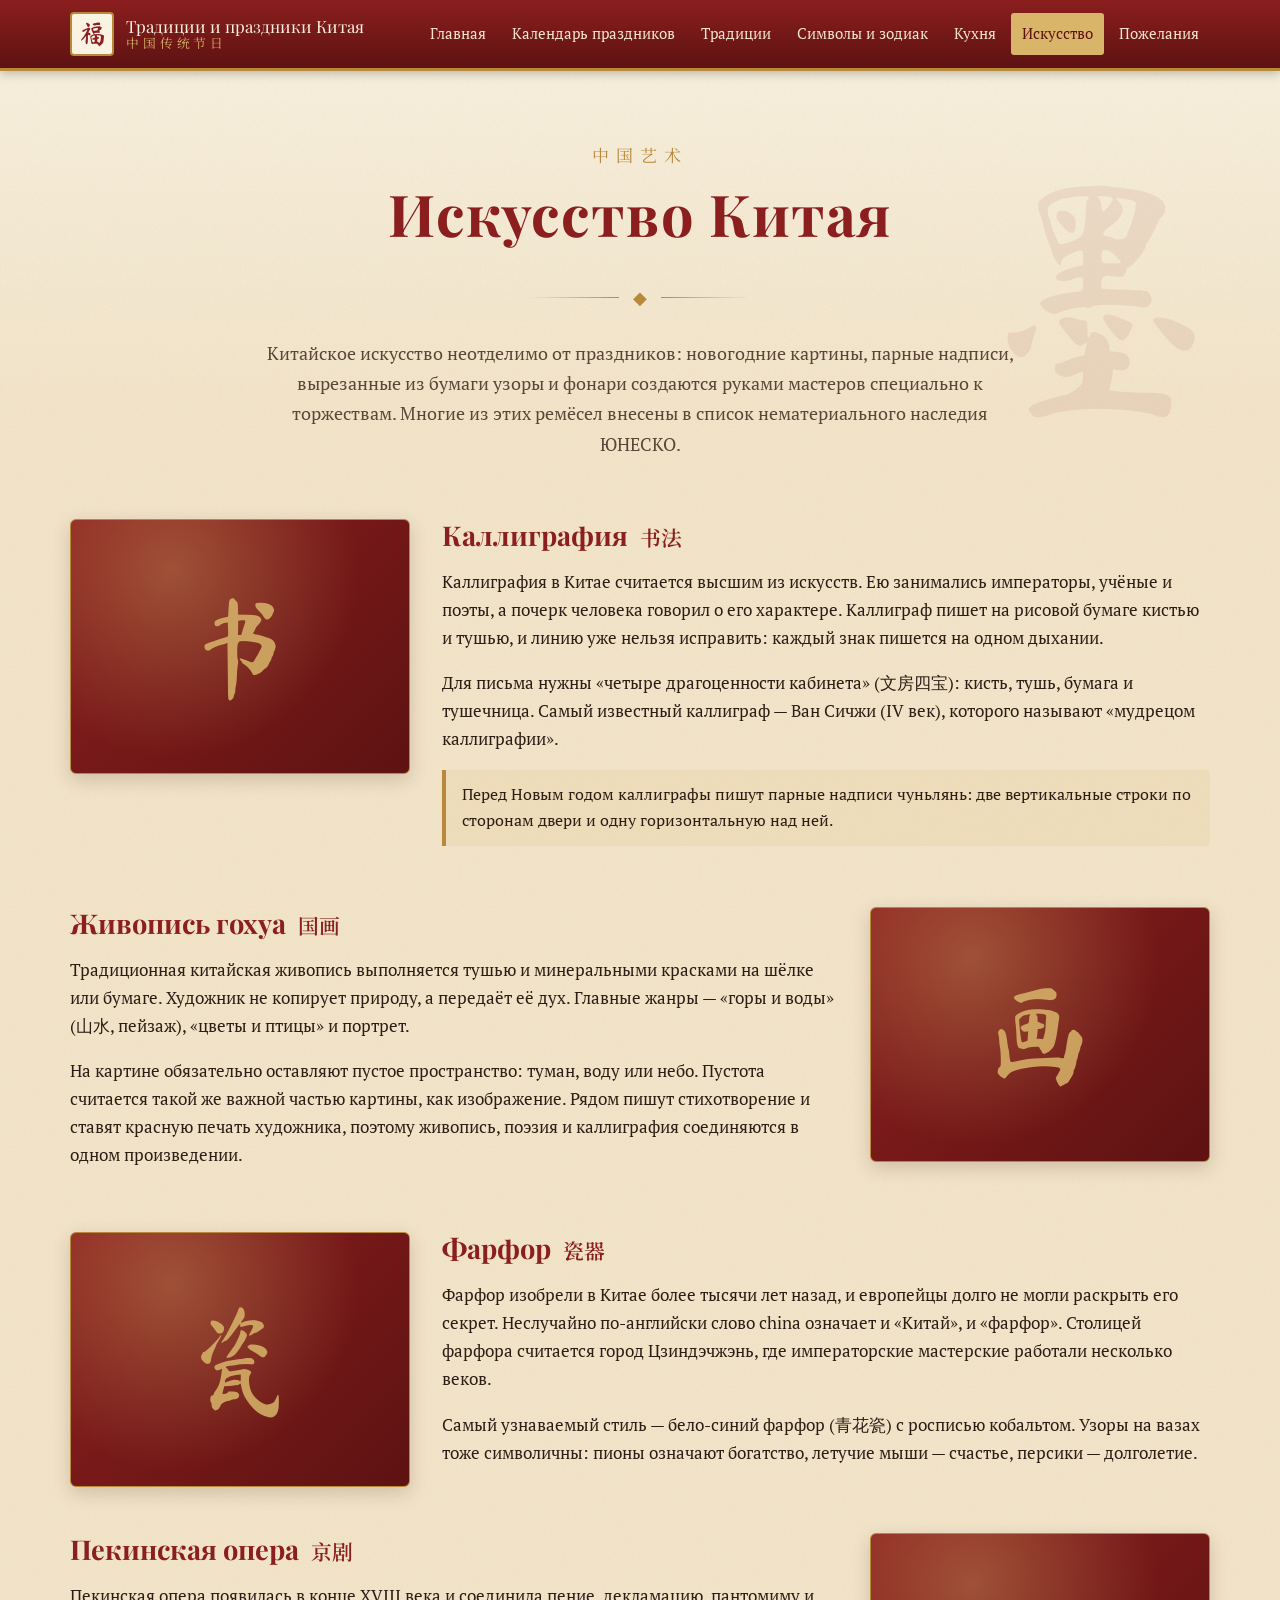
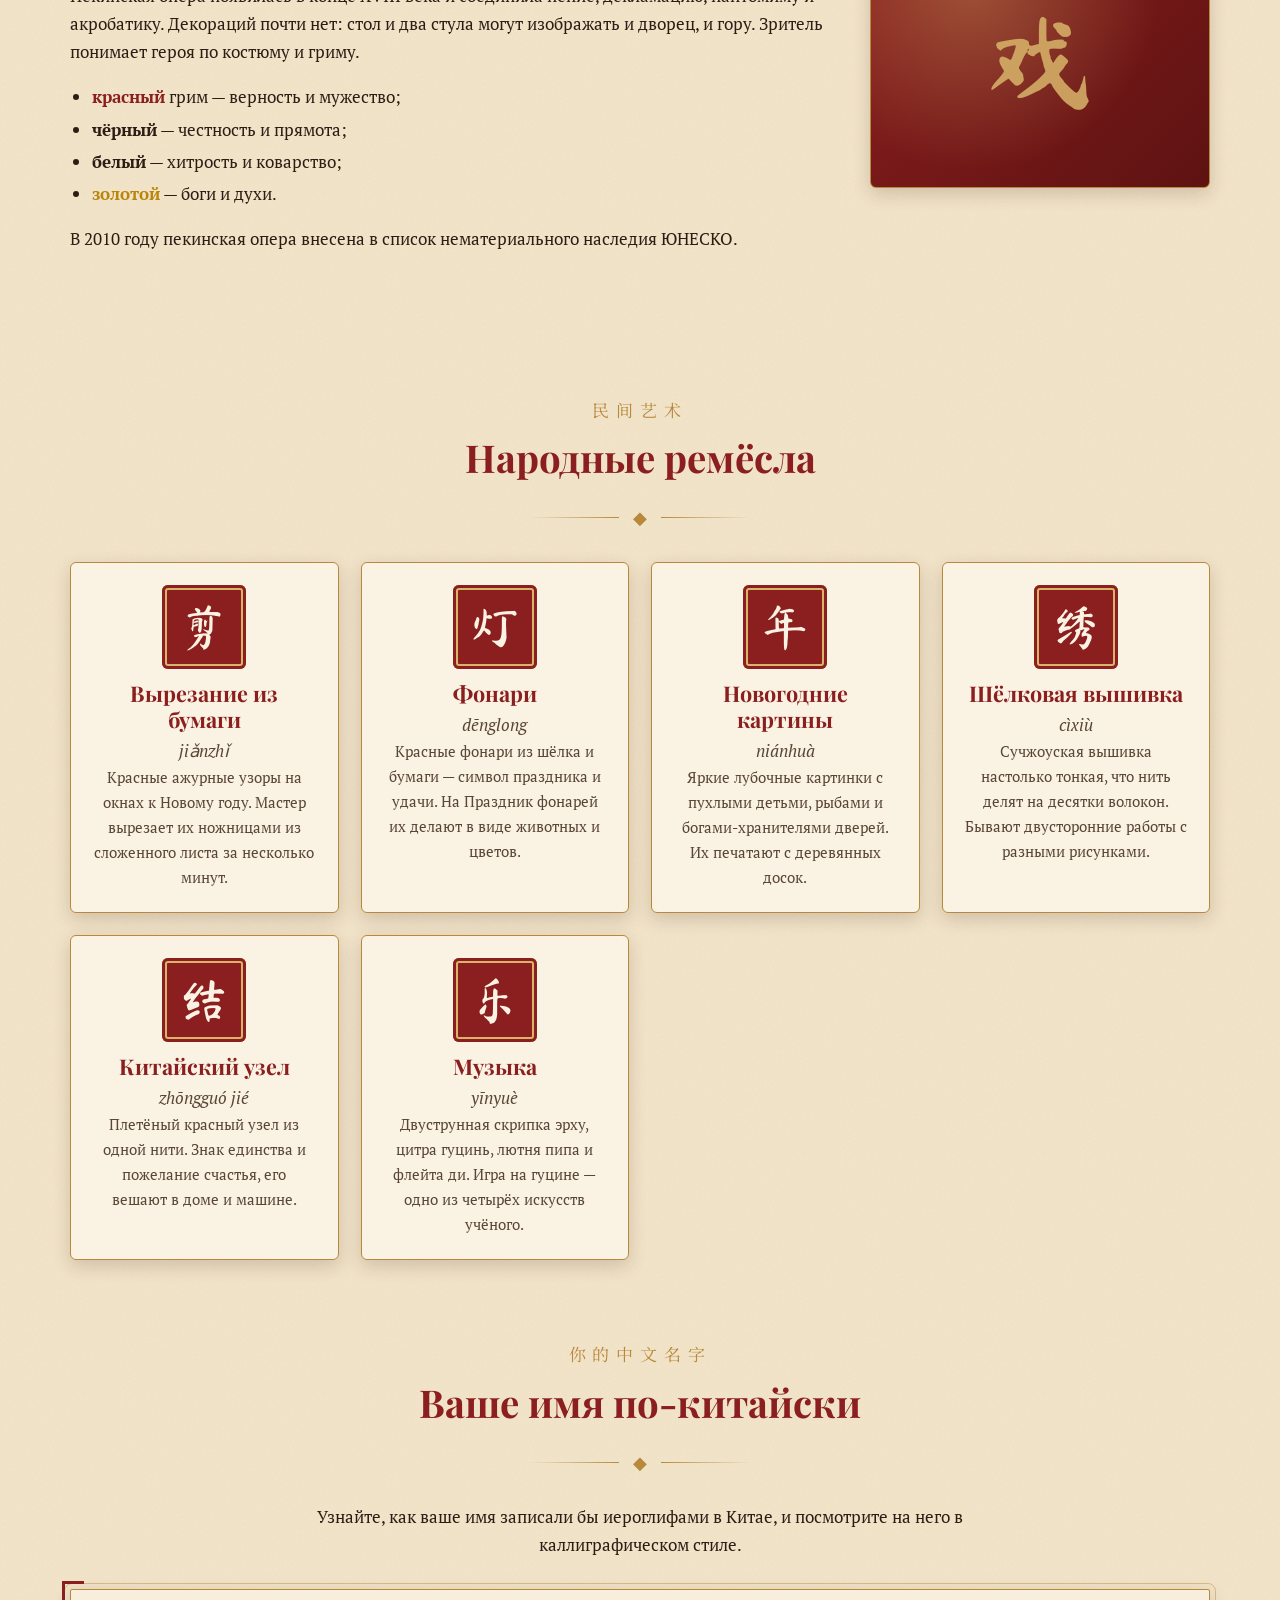
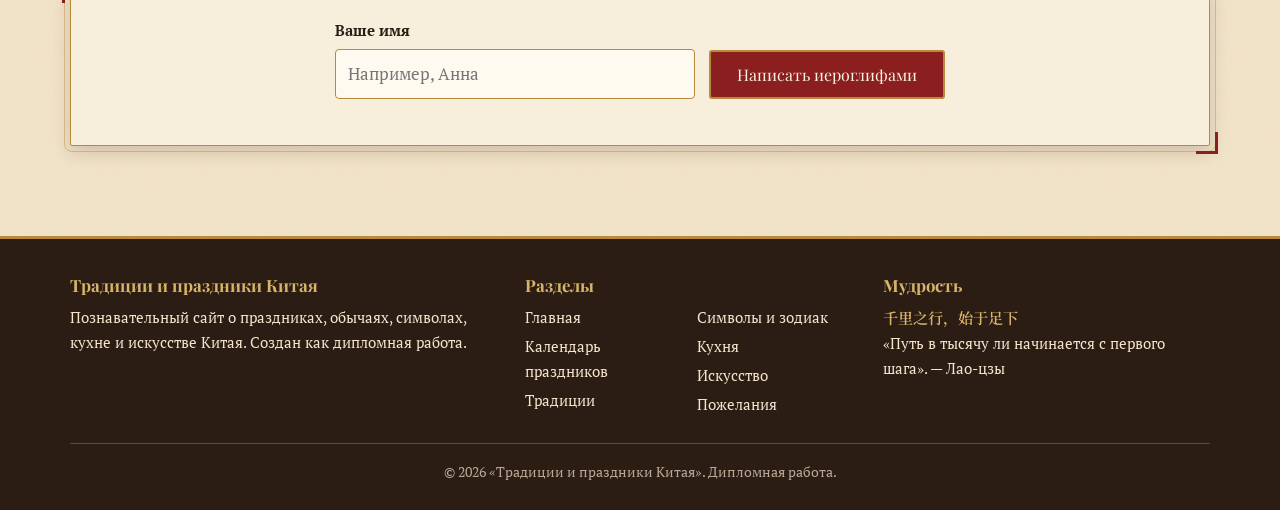
==== art.html @ 83b252d3 "Сайт «Традиции и праздники Китая»: 7 страниц, календарь, гороскоп, кухня, имя по-китайски, пожелания" ====
<!DOCTYPE html>
<html lang="ru">
<head>
  <meta charset="UTF-8">
  <meta name="viewport" content="width=device-width, initial-scale=1.0">
  <title>Искусство — Традиции и праздники Китая</title>
  <meta name="description" content="Каллиграфия, живопись, фарфор, опера и народные ремёсла Китая. Ваше имя по-китайски.">
  <link rel="icon" href="assets/favicon.svg" type="image/svg+xml">
  <link rel="preconnect" href="https://fonts.googleapis.com">
  <link rel="preconnect" href="https://fonts.gstatic.com" crossorigin>
  <link href="https://fonts.googleapis.com/css2?family=Ma+Shan+Zheng&family=Noto+Serif+SC:wght@400;600&family=PT+Serif:ital,wght@0,400;0,700;1,400&family=Playfair+Display:wght@500;700&display=swap" rel="stylesheet">
  <link rel="stylesheet" href="css/style.css">
</head>
<body>
  <header class="site-header">
    <div class="container">
      <a class="logo" href="index.html">
        <span class="logo-seal">福</span>
        <span class="logo-text">Традиции и праздники Китая<small>中国传统节日</small></span>
      </a>
      <button class="nav-toggle" aria-label="Открыть меню" aria-expanded="false">☰</button>
      <nav class="nav">
        <ul>
          <li><a href="index.html">Главная</a></li>
          <li><a href="holidays.html">Календарь праздников</a></li>
          <li><a href="traditions.html">Традиции</a></li>
          <li><a href="symbols.html">Символы и зодиак</a></li>
          <li><a href="cuisine.html">Кухня</a></li>
          <li><a href="art.html" class="active">Искусство</a></li>
          <li><a href="wishes.html">Пожелания</a></li>
        </ul>
      </nav>
    </div>
  </header>

  <main>
    <section class="page-hero">
      <span class="hero-glyph" aria-hidden="true">墨</span>
      <div class="container">
        <span class="eyebrow">中国艺术</span>
        <h1>Искусство Китая</h1>
        <div class="divider"><span>◆</span></div>
        <p class="lead">Китайское искусство неотделимо от праздников: новогодние картины, парные надписи, вырезанные из бумаги узоры и фонари создаются руками мастеров специально к торжествам. Многие из этих ремёсел внесены в список нематериального наследия ЮНЕСКО.</p>
      </div>
    </section>

    <section style="padding-top:0">
      <div class="container">
        <article class="article reveal">
          <div class="photo" data-img="assets/img/calligraphy.jpg" data-glyph="书"></div>
          <div>
            <h2>Каллиграфия <span class="cn">书法</span></h2>
            <p>Каллиграфия в Китае считается высшим из искусств. Ею занимались императоры, учёные и поэты, а почерк человека говорил о его характере. Каллиграф пишет на рисовой бумаге кистью и тушью, и линию уже нельзя исправить: каждый знак пишется на одном дыхании.</p>
            <p>Для письма нужны «четыре драгоценности кабинета» (文房四宝): кисть, тушь, бумага и тушечница. Самый известный каллиграф — Ван Сичжи (IV век), которого называют «мудрецом каллиграфии».</p>
            <p class="note">Перед Новым годом каллиграфы пишут парные надписи чуньлянь: две вертикальные строки по сторонам двери и одну горизонтальную над ней.</p>
          </div>
        </article>

        <article class="article reveal">
          <div class="photo" data-img="assets/img/painting.jpg" data-glyph="画"></div>
          <div>
            <h2>Живопись гохуа <span class="cn">国画</span></h2>
            <p>Традиционная китайская живопись выполняется тушью и минеральными красками на шёлке или бумаге. Художник не копирует природу, а передаёт её дух. Главные жанры — «горы и воды» (山水, пейзаж), «цветы и птицы» и портрет.</p>
            <p>На картине обязательно оставляют пустое пространство: туман, воду или небо. Пустота считается такой же важной частью картины, как изображение. Рядом пишут стихотворение и ставят красную печать художника, поэтому живопись, поэзия и каллиграфия соединяются в одном произведении.</p>
          </div>
        </article>

        <article class="article reveal">
          <div class="photo" data-img="assets/img/porcelain.jpg" data-glyph="瓷"></div>
          <div>
            <h2>Фарфор <span class="cn">瓷器</span></h2>
            <p>Фарфор изобрели в Китае более тысячи лет назад, и европейцы долго не могли раскрыть его секрет. Неслучайно по-английски слово china означает и «Китай», и «фарфор». Столицей фарфора считается город Цзиндэчжэнь, где императорские мастерские работали несколько веков.</p>
            <p>Самый узнаваемый стиль — бело-синий фарфор (青花瓷) с росписью кобальтом. Узоры на вазах тоже символичны: пионы означают богатство, летучие мыши — счастье, персики — долголетие.</p>
          </div>
        </article>

        <article class="article reveal">
          <div class="photo" data-img="assets/img/opera.jpg" data-glyph="戏"></div>
          <div>
            <h2>Пекинская опера <span class="cn">京剧</span></h2>
            <p>Пекинская опера появилась в конце XVIII века и соединила пение, декламацию, пантомиму и акробатику. Декораций почти нет: стол и два стула могут изображать и дворец, и гору. Зритель понимает героя по костюму и гриму.</p>
            <ul>
              <li><b style="color:var(--burgundy)">красный</b> грим — верность и мужество;</li>
              <li><b>чёрный</b> — честность и прямота;</li>
              <li><b>белый</b> — хитрость и коварство;</li>
              <li><b style="color:#b8860b">золотой</b> — боги и духи.</li>
            </ul>
            <p>В 2010 году пекинская опера внесена в список нематериального наследия ЮНЕСКО.</p>
          </div>
        </article>
      </div>
    </section>

    <section>
      <div class="container">
        <div class="section-title reveal">
          <span class="eyebrow">民间艺术</span>
          <h2>Народные ремёсла</h2>
          <div class="divider"><span>◆</span></div>
        </div>
        <div class="symbols">
          <div class="symbol reveal"><div class="seal">剪</div><h3>Вырезание из бумаги</h3><div class="pinyin">jiǎnzhǐ</div><p>Красные ажурные узоры на окнах к Новому году. Мастер вырезает их ножницами из сложенного листа за несколько минут.</p></div>
          <div class="symbol reveal"><div class="seal">灯</div><h3>Фонари</h3><div class="pinyin">dēnglong</div><p>Красные фонари из шёлка и бумаги — символ праздника и удачи. На Праздник фонарей их делают в виде животных и цветов.</p></div>
          <div class="symbol reveal"><div class="seal">年</div><h3>Новогодние картины</h3><div class="pinyin">niánhuà</div><p>Яркие лубочные картинки с пухлыми детьми, рыбами и богами-хранителями дверей. Их печатают с деревянных досок.</p></div>
          <div class="symbol reveal"><div class="seal">绣</div><h3>Шёлковая вышивка</h3><div class="pinyin">cìxiù</div><p>Сучжоуская вышивка настолько тонкая, что нить делят на десятки волокон. Бывают двусторонние работы с разными рисунками.</p></div>
          <div class="symbol reveal"><div class="seal">结</div><h3>Китайский узел</h3><div class="pinyin">zhōngguó jié</div><p>Плетёный красный узел из одной нити. Знак единства и пожелание счастья, его вешают в доме и машине.</p></div>
          <div class="symbol reveal"><div class="seal">乐</div><h3>Музыка</h3><div class="pinyin">yīnyuè</div><p>Двуструнная скрипка эрху, цитра гуцинь, лютня пипа и флейта ди. Игра на гуцине — одно из четырёх искусств учёного.</p></div>
        </div>
      </div>
    </section>

    <section id="name">
      <div class="container">
        <div class="section-title reveal">
          <span class="eyebrow">你的中文名字</span>
          <h2>Ваше имя по-китайски</h2>
          <div class="divider"><span>◆</span></div>
          <p class="lead" style="max-width:720px;margin:0 auto">Узнайте, как ваше имя записали бы иероглифами в Китае, и посмотрите на него в каллиграфическом стиле.</p>
        </div>
        <div class="frame reveal">
          <form id="nameForm" class="form-row" style="justify-content:center">
            <div class="field" style="max-width:360px">
              <label for="nameInput">Ваше имя</label>
              <input type="text" id="nameInput" placeholder="Например, Анна" maxlength="20" autocomplete="given-name" required>
            </div>
            <button class="btn" type="submit">Написать иероглифами</button>
          </form>
          <div class="result name-result" id="nameResult" aria-live="polite"></div>
        </div>
      </div>
    </section>
  </main>

  <footer class="site-footer">
    <div class="container">
      <div class="footer-grid">
        <div>
          <h4>Традиции и праздники Китая</h4>
          <p>Познавательный сайт о праздниках, обычаях, символах, кухне и искусстве Китая. Создан как дипломная работа.</p>
        </div>
        <div>
          <h4>Разделы</h4>
          <ul>
            <li><a href="index.html">Главная</a></li>
            <li><a href="holidays.html">Календарь праздников</a></li>
            <li><a href="traditions.html">Традиции</a></li>
            <li><a href="symbols.html">Символы и зодиак</a></li>
            <li><a href="cuisine.html">Кухня</a></li>
            <li><a href="art.html">Искусство</a></li>
            <li><a href="wishes.html">Пожелания</a></li>
          </ul>
        </div>
        <div>
          <h4>Мудрость</h4>
          <p><span class="cn">千里之行，始于足下</span><br>«Путь в тысячу ли начинается с первого шага». — Лао-цзы</p>
        </div>
      </div>
      <div class="copyright">© <span id="year">2026</span> «Традиции и праздники Китая». Дипломная работа.</div>
    </div>
  </footer>

  <button class="to-top" aria-label="Наверх" title="Наверх">上</button>

  <script src="js/holidays-data.js"></script>
  <script src="js/main.js"></script>
  <script src="js/name.js"></script>
  <script>document.getElementById("year").textContent = new Date().getFullYear();</script>
</body>
</html>
---- css/style.css ----
/* =========================================================
   «Традиции и праздники Китая» — общий стиль сайта
   Палитра: пергамент, бордовый, золото, тушь
   ========================================================= */

:root {
  --parchment: #f3e6cc;
  --parchment-light: #faf3e3;
  --parchment-dark: #e6d3ae;
  --burgundy: #8b1e1e;
  --burgundy-dark: #5e1212;
  --gold: #b8893b;
  --gold-light: #d9b56a;
  --ink: #2b1d14;
  --ink-soft: #5a4636;
  --jade: #3f6b5a;

  --font-head: "Playfair Display", "PT Serif", Georgia, serif;
  --font-body: "PT Serif", Georgia, serif;
  --font-brush: "Ma Shan Zheng", "Noto Serif SC", serif;
  --font-cn: "Noto Serif SC", "Songti SC", serif;

  --radius: 6px;
  --shadow: 0 6px 18px rgba(60, 30, 10, 0.18);
  --container: 1180px;
}

*,
*::before,
*::after { box-sizing: border-box; }

html { scroll-behavior: smooth; }

body {
  margin: 0;
  font-family: var(--font-body);
  font-size: 17px;
  line-height: 1.65;
  color: var(--ink);
  background-color: var(--parchment);
  /* бумажная фактура */
  background-image:
    url("data:image/svg+xml,%3Csvg xmlns='http://www.w3.org/2000/svg' width='240' height='240'%3E%3Cfilter id='n'%3E%3CfeTurbulence type='fractalNoise' baseFrequency='0.8' numOctaves='3' stitchTiles='stitch'/%3E%3CfeColorMatrix values='0 0 0 0 0.45 0 0 0 0 0.3 0 0 0 0 0.15 0 0 0 0.09 0'/%3E%3C/filter%3E%3Crect width='100%25' height='100%25' filter='url(%23n)'/%3E%3C/svg%3E"),
    linear-gradient(180deg, var(--parchment-light) 0%, var(--parchment) 400px);
  background-repeat: repeat, no-repeat;
}

img { max-width: 100%; display: block; }
a { color: var(--burgundy); }
a:hover { color: var(--burgundy-dark); }

h1, h2, h3, h4 {
  font-family: var(--font-head);
  color: var(--burgundy);
  line-height: 1.2;
  margin: 0 0 0.6em;
}
h1 { font-size: clamp(2.2rem, 5vw, 3.6rem); letter-spacing: 0.02em; }
h2 { font-size: clamp(1.7rem, 3.5vw, 2.4rem); }
h3 { font-size: 1.35rem; }
p { margin: 0 0 1em; }

.cn {
  font-family: var(--font-cn);
  color: var(--burgundy);
  font-weight: 600;
}
.brush { font-family: var(--font-brush); font-weight: 400; }
.pinyin { font-style: italic; color: var(--ink-soft); }

.container {
  width: 100%;
  max-width: var(--container);
  margin: 0 auto;
  padding: 0 20px;
}

/* ---------- Шапка и меню ---------- */
.site-header {
  position: sticky;
  top: 0;
  z-index: 50;
  background: linear-gradient(180deg, var(--burgundy) 0%, var(--burgundy-dark) 100%);
  border-bottom: 3px solid var(--gold);
  box-shadow: 0 2px 10px rgba(0, 0, 0, 0.25);
}
.site-header .container {
  display: flex;
  align-items: center;
  justify-content: space-between;
  gap: 16px;
  min-height: 68px;
}
.logo {
  display: flex;
  align-items: center;
  gap: 12px;
  text-decoration: none;
  color: var(--parchment-light);
}
.logo-seal {
  width: 44px;
  height: 44px;
  display: grid;
  place-items: center;
  background: var(--parchment-light);
  color: var(--burgundy);
  border: 2px solid var(--gold);
  border-radius: 4px;
  font-family: var(--font-brush);
  font-size: 1.7rem;
  line-height: 1;
}
.logo-text {
  font-family: var(--font-head);
  font-size: 1.05rem;
  line-height: 1.15;
  color: var(--parchment-light);
}
.logo-text small {
  display: block;
  font-family: var(--font-cn);
  color: var(--gold-light);
  font-size: 0.8rem;
  letter-spacing: 0.3em;
}
.logo:hover { color: var(--parchment-light); }

.nav ul {
  display: flex;
  gap: 4px;
  list-style: none;
  margin: 0;
  padding: 0;
}
.nav a {
  display: block;
  padding: 8px 11px;
  color: var(--parchment);
  text-decoration: none;
  font-size: 0.95rem;
  border-radius: 3px;
  transition: background 0.2s, color 0.2s;
}
.nav a:hover { background: rgba(255, 255, 255, 0.1); color: #fff; }
.nav a.active {
  color: var(--burgundy-dark);
  background: var(--gold-light);
}
.nav-toggle {
  display: none;
  background: none;
  border: 2px solid var(--gold);
  color: var(--parchment);
  width: 44px;
  height: 40px;
  border-radius: 4px;
  font-size: 1.3rem;
  cursor: pointer;
}

/* ---------- Заголовок страницы ---------- */
.page-hero {
  position: relative;
  padding: 70px 0 60px;
  text-align: center;
  overflow: hidden;
}
.page-hero .hero-glyph {
  position: absolute;
  right: 4%;
  top: 50%;
  transform: translateY(-50%);
  font-family: var(--font-brush);
  font-size: clamp(8rem, 22vw, 16rem);
  color: var(--burgundy);
  opacity: 0.08;
  line-height: 1;
  pointer-events: none;
}
.page-hero p.lead {
  max-width: 760px;
  margin: 0 auto;
  font-size: 1.15rem;
  color: var(--ink-soft);
}
.eyebrow {
  display: inline-block;
  font-family: var(--font-cn);
  letter-spacing: 0.4em;
  color: var(--gold);
  margin-bottom: 10px;
}

/* Орнамент-разделитель */
.divider {
  display: flex;
  align-items: center;
  justify-content: center;
  gap: 14px;
  margin: 18px auto 26px;
  color: var(--gold);
}
.divider::before,
.divider::after {
  content: "";
  width: 90px;
  height: 1px;
  background: linear-gradient(90deg, transparent, var(--gold));
}
.divider::after { transform: scaleX(-1); }
.divider span { font-size: 1.1rem; }

/* ---------- Рамка «как на свитке» ---------- */
.frame {
  position: relative;
  background: rgba(250, 243, 227, 0.75);
  border: 1px solid var(--gold);
  outline: 1px solid rgba(184, 137, 59, 0.45);
  outline-offset: 5px;
  border-radius: 2px;
  padding: 28px;
  box-shadow: var(--shadow);
}
.frame::before,
.frame::after {
  content: "";
  position: absolute;
  width: 22px;
  height: 22px;
  border: 3px solid var(--burgundy);
}
.frame::before { top: -9px; left: -9px; border-right: 0; border-bottom: 0; }
.frame::after { bottom: -9px; right: -9px; border-left: 0; border-top: 0; }

section { padding: 40px 0; }
.section-title { text-align: center; margin-bottom: 30px; }

/* ---------- Изображения с запасным вариантом ---------- */
.photo {
  position: relative;
  background:
    radial-gradient(circle at 30% 20%, rgba(217, 181, 106, 0.35), transparent 60%),
    linear-gradient(135deg, var(--burgundy) 0%, var(--burgundy-dark) 100%);
  background-size: cover;
  background-position: center;
  overflow: hidden;
}
.photo::after {
  content: attr(data-glyph);
  position: absolute;
  inset: 0;
  display: grid;
  place-items: center;
  font-family: var(--font-brush);
  font-size: clamp(4rem, 9vw, 7rem);
  color: var(--gold-light);
  opacity: 0.85;
}
.photo.has-img::after { content: none; }

/* ---------- Главная: hero ---------- */
.hero {
  position: relative;
  min-height: 78vh;
  display: grid;
  place-items: center;
  text-align: center;
  color: var(--parchment-light);
  overflow: hidden;
}
.hero .photo {
  position: absolute;
  inset: 0;
}
.hero .photo::after { font-size: clamp(10rem, 30vw, 22rem); opacity: 0.15; }
.hero::before {
  content: "";
  position: absolute;
  inset: 0;
  z-index: 1;
  background: linear-gradient(180deg, rgba(43, 29, 20, 0.35) 0%, rgba(43, 29, 20, 0.75) 100%);
}
.hero-content {
  position: relative;
  z-index: 2;
  padding: 60px 20px;
  max-width: 900px;
}
.hero h1 {
  color: var(--parchment-light);
  text-shadow: 0 3px 12px rgba(0, 0, 0, 0.5);
  margin-bottom: 0.2em;
}
.hero .hero-cn {
  font-family: var(--font-brush);
  font-size: clamp(2rem, 5vw, 3.4rem);
  color: var(--gold-light);
  letter-spacing: 0.2em;
}
.hero p { font-size: 1.2rem; max-width: 680px; margin: 10px auto 26px; }

.btn {
  display: inline-block;
  padding: 12px 26px;
  font-family: var(--font-head);
  font-size: 1rem;
  color: var(--parchment-light);
  background: var(--burgundy);
  border: 2px solid var(--gold);
  border-radius: 3px;
  text-decoration: none;
  cursor: pointer;
  transition: background 0.2s, transform 0.2s;
}
.btn:hover { background: var(--burgundy-dark); color: #fff; transform: translateY(-2px); }
.btn-outline {
  background: transparent;
  color: var(--burgundy);
}
.btn-outline:hover { background: var(--burgundy); }
.hero .btn-outline { color: var(--parchment-light); }

/* ---------- Обратный отсчёт ---------- */
.countdown {
  display: flex;
  flex-wrap: wrap;
  gap: 24px;
  align-items: center;
  justify-content: space-between;
}
.countdown-info h3 { margin-bottom: 4px; }
.countdown-info .cn { font-size: 1.4rem; }
.countdown-timer {
  display: flex;
  gap: 12px;
}
.cd-unit {
  min-width: 82px;
  padding: 10px 8px;
  text-align: center;
  background: var(--burgundy);
  color: var(--parchment-light);
  border: 2px solid var(--gold);
  border-radius: 4px;
}
.cd-unit b {
  display: block;
  font-family: var(--font-head);
  font-size: 2rem;
  line-height: 1.1;
}
.cd-unit span { font-size: 0.8rem; letter-spacing: 0.05em; }

/* ---------- Карточки разделов ---------- */
.cards {
  display: grid;
  grid-template-columns: repeat(auto-fill, minmax(260px, 1fr));
  gap: 26px;
}
.card {
  display: flex;
  flex-direction: column;
  background: var(--parchment-light);
  border: 1px solid var(--gold);
  border-radius: var(--radius);
  overflow: hidden;
  box-shadow: var(--shadow);
  text-decoration: none;
  color: var(--ink);
  transition: transform 0.25s, box-shadow 0.25s;
}
a.card:hover { transform: translateY(-5px); box-shadow: 0 12px 26px rgba(60, 30, 10, 0.25); color: var(--ink); }
.card .photo { aspect-ratio: 16 / 10; }
.card-body { padding: 18px 20px 22px; flex: 1; }
.card-title {
  display: flex;
  align-items: center;
  gap: 10px;
  margin-bottom: 8px;
}
.card-title h3 { margin: 0; font-size: 1.2rem; }
.num {
  flex: none;
  width: 32px;
  height: 32px;
  display: grid;
  place-items: center;
  border-radius: 50%;
  background: var(--burgundy);
  color: var(--parchment-light);
  border: 2px solid var(--gold);
  font-family: var(--font-head);
  font-weight: 700;
  font-size: 0.95rem;
}
.card p { margin: 0; color: var(--ink-soft); font-size: 0.97rem; }

/* ---------- Цитата ---------- */
.quote {
  text-align: center;
  max-width: 820px;
  margin: 0 auto;
}
.quote .cn-quote {
  font-family: var(--font-brush);
  font-size: clamp(1.8rem, 4vw, 2.6rem);
  color: var(--burgundy);
  margin-bottom: 6px;
}
.quote blockquote {
  margin: 10px 0;
  font-family: var(--font-head);
  font-style: italic;
  font-size: 1.35rem;
}
.quote cite { color: var(--ink-soft); font-style: normal; }

/* ---------- Факты ---------- */
.facts {
  display: grid;
  grid-template-columns: repeat(auto-fit, minmax(200px, 1fr));
  gap: 20px;
  text-align: center;
}
.fact b {
  display: block;
  font-family: var(--font-head);
  font-size: 2.3rem;
  color: var(--burgundy);
}
.fact span { color: var(--ink-soft); }

/* ---------- Статьи (традиции, искусство) ---------- */
.article {
  display: grid;
  grid-template-columns: 340px 1fr;
  gap: 32px;
  align-items: start;
  margin-bottom: 46px;
}
.article:nth-of-type(even) { grid-template-columns: 1fr 340px; }
.article:nth-of-type(even) .photo { order: 2; }
.article .photo {
  aspect-ratio: 4 / 3;
  border: 1px solid var(--gold);
  border-radius: var(--radius);
  box-shadow: var(--shadow);
}
.article h2 { font-size: 1.7rem; display: flex; align-items: baseline; gap: 12px; flex-wrap: wrap; }
.article h2 .cn { font-size: 1.3rem; }
.article ul { padding-left: 22px; margin: 0 0 1em; }
.article li { margin-bottom: 4px; }

.note {
  border-left: 4px solid var(--gold);
  background: rgba(217, 181, 106, 0.15);
  padding: 12px 16px;
  border-radius: 0 4px 4px 0;
  font-size: 0.97rem;
}

/* ---------- Аккордеон ---------- */
.accordion details {
  background: var(--parchment-light);
  border: 1px solid var(--gold);
  border-radius: var(--radius);
  margin-bottom: 12px;
  box-shadow: 0 3px 8px rgba(60, 30, 10, 0.08);
}
.accordion summary {
  cursor: pointer;
  list-style: none;
  padding: 16px 20px;
  font-family: var(--font-head);
  font-size: 1.15rem;
  color: var(--burgundy);
  display: flex;
  justify-content: space-between;
  align-items: center;
  gap: 12px;
}
.accordion summary::-webkit-details-marker { display: none; }
.accordion summary::after {
  content: "+";
  font-size: 1.5rem;
  color: var(--gold);
  transition: transform 0.2s;
}
.accordion details[open] summary::after { transform: rotate(45deg); }
.accordion .acc-body { padding: 0 20px 18px; }

/* ---------- Сетка символов ---------- */
.symbols {
  display: grid;
  grid-template-columns: repeat(auto-fill, minmax(250px, 1fr));
  gap: 22px;
}
.symbol {
  background: var(--parchment-light);
  border: 1px solid var(--gold);
  border-radius: var(--radius);
  padding: 22px;
  text-align: center;
  box-shadow: var(--shadow);
}
.seal {
  width: 84px;
  height: 84px;
  margin: 0 auto 12px;
  display: grid;
  place-items: center;
  background: var(--burgundy);
  color: var(--parchment-light);
  border-radius: 6px;
  font-family: var(--font-brush);
  font-size: 3rem;
  line-height: 1;
  box-shadow: inset 0 0 0 3px var(--burgundy), inset 0 0 0 5px var(--gold-light);
}
.symbol h3 { margin-bottom: 4px; }
.symbol p { font-size: 0.95rem; color: var(--ink-soft); margin: 0; }

/* ---------- Формы ---------- */
.form-row {
  display: flex;
  flex-wrap: wrap;
  gap: 14px;
  align-items: flex-end;
  margin-bottom: 18px;
}
.field { display: flex; flex-direction: column; gap: 6px; flex: 1 1 200px; }
.field label { font-weight: 700; font-size: 0.95rem; }
input[type="text"],
input[type="date"],
select {
  font: inherit;
  padding: 10px 12px;
  color: var(--ink);
  background: #fffaf0;
  border: 1px solid var(--gold);
  border-radius: 4px;
}
input:focus,
select:focus,
button:focus-visible,
a:focus-visible {
  outline: 2px solid var(--burgundy);
  outline-offset: 2px;
}

.result {
  margin-top: 10px;
  display: none;
}
.result.show { display: block; animation: fadeUp 0.5s ease; }

/* Зодиак */
.zodiac-result {
  display: grid;
  grid-template-columns: 160px 1fr;
  gap: 24px;
  align-items: center;
}
.zodiac-result .seal { width: 150px; height: 150px; font-size: 5.5rem; margin: 0; }
.tags { display: flex; flex-wrap: wrap; gap: 8px; margin: 8px 0 12px; }
.tag {
  padding: 3px 12px;
  border: 1px solid var(--gold);
  border-radius: 20px;
  font-size: 0.88rem;
  background: rgba(217, 181, 106, 0.18);
}
.zodiac-ring {
  display: grid;
  grid-template-columns: repeat(6, 1fr);
  gap: 10px;
  margin-top: 26px;
}
.zodiac-ring div {
  text-align: center;
  padding: 10px 4px;
  border: 1px solid rgba(184, 137, 59, 0.6);
  border-radius: 4px;
  background: var(--parchment-light);
  font-size: 0.85rem;
  transition: background 0.2s, color 0.2s;
}
.zodiac-ring div b {
  display: block;
  font-family: var(--font-brush);
  font-size: 1.8rem;
  font-weight: 400;
  color: var(--burgundy);
  line-height: 1.2;
}
.zodiac-ring div.current { background: var(--burgundy); color: var(--parchment-light); }
.zodiac-ring div.current b { color: var(--gold-light); }

/* ---------- Календарь праздников ---------- */
.toolbar {
  display: flex;
  flex-wrap: wrap;
  gap: 10px;
  justify-content: center;
  margin-bottom: 24px;
}
.chip {
  font: inherit;
  font-size: 0.95rem;
  padding: 7px 16px;
  background: var(--parchment-light);
  color: var(--burgundy);
  border: 1px solid var(--gold);
  border-radius: 20px;
  cursor: pointer;
  transition: background 0.2s, color 0.2s;
}
.chip:hover { background: rgba(217, 181, 106, 0.3); }
.chip.active { background: var(--burgundy); color: var(--parchment-light); }

.calendar {
  display: grid;
  grid-template-columns: repeat(4, 1fr);
  gap: 14px;
}
.month {
  min-height: 130px;
  padding: 12px;
  background: var(--parchment-light);
  border: 1px solid rgba(184, 137, 59, 0.6);
  border-radius: var(--radius);
}
.month h4 {
  font-size: 1rem;
  margin-bottom: 8px;
  display: flex;
  justify-content: space-between;
  color: var(--ink);
}
.month h4 small { font-family: var(--font-cn); color: var(--gold); font-weight: 400; }
.month.season-winter { border-top: 4px solid #6c7a89; }
.month.season-spring { border-top: 4px solid var(--jade); }
.month.season-summer { border-top: 4px solid #c0712b; }
.month.season-autumn { border-top: 4px solid var(--burgundy); }
.hol-btn {
  display: flex;
  width: 100%;
  align-items: center;
  gap: 8px;
  margin-bottom: 6px;
  padding: 6px 8px;
  font: inherit;
  font-size: 0.88rem;
  text-align: left;
  color: var(--parchment-light);
  background: var(--burgundy);
  border: 1px solid var(--gold);
  border-radius: 4px;
  cursor: pointer;
  transition: transform 0.15s, background 0.2s;
}
.hol-btn:hover { background: var(--burgundy-dark); transform: translateX(3px); }
.hol-btn b { font-family: var(--font-head); }
.hol-btn .d { margin-left: auto; color: var(--gold-light); white-space: nowrap; }
.hol-btn.dim { opacity: 0.25; }
.month .empty { font-size: 0.85rem; color: rgba(90, 70, 54, 0.6); font-style: italic; }

.holiday-detail {
  margin-top: 34px;
  display: none;
}
.holiday-detail.show { display: block; animation: fadeUp 0.5s ease; }
.hd-head {
  display: flex;
  gap: 22px;
  align-items: center;
  flex-wrap: wrap;
  margin-bottom: 16px;
}
.hd-head .seal { margin: 0; width: 110px; height: 110px; font-size: 3.6rem; }
.hd-head h2 { margin: 0 0 4px; }
.hd-grid {
  display: grid;
  grid-template-columns: repeat(3, 1fr);
  gap: 20px;
  margin-top: 16px;
}
.hd-grid h4 { font-size: 1.05rem; margin-bottom: 6px; }
.hd-grid ul { padding-left: 20px; margin: 0; font-size: 0.97rem; }
.mini-countdown {
  display: inline-block;
  margin-top: 6px;
  padding: 4px 12px;
  background: var(--gold-light);
  color: var(--burgundy-dark);
  border-radius: 20px;
  font-size: 0.92rem;
  font-weight: 700;
}

/* ---------- Кухня ---------- */
.dish .card-body h3 { margin-bottom: 4px; }
.dish .meta {
  display: flex;
  flex-wrap: wrap;
  gap: 10px;
  margin: 8px 0 14px;
  font-size: 0.87rem;
  color: var(--ink-soft);
}
.dish .btn { padding: 8px 18px; font-size: 0.92rem; }
.modal {
  position: fixed;
  inset: 0;
  z-index: 100;
  display: none;
  align-items: center;
  justify-content: center;
  padding: 20px;
  background: rgba(30, 18, 10, 0.65);
}
.modal.show { display: flex; }
.modal-box {
  position: relative;
  width: 100%;
  max-width: 760px;
  max-height: 88vh;
  overflow-y: auto;
  animation: fadeUp 0.35s ease;
}
.modal-close {
  position: absolute;
  top: 10px;
  right: 12px;
  width: 38px;
  height: 38px;
  font-size: 1.5rem;
  line-height: 1;
  color: var(--burgundy);
  background: none;
  border: 1px solid var(--gold);
  border-radius: 50%;
  cursor: pointer;
}
.recipe-cols {
  display: grid;
  grid-template-columns: 1fr 1.4fr;
  gap: 26px;
}
.recipe-cols ol { padding-left: 22px; }
.recipe-cols li { margin-bottom: 6px; }

/* ---------- Имя по-китайски ---------- */
.name-result {
  text-align: center;
}
.name-scroll {
  display: inline-flex;
  flex-direction: column;
  align-items: center;
  gap: 4px;
  padding: 30px 26px;
  background: #fffaf0;
  border: 1px solid var(--gold);
  border-top: 14px solid var(--burgundy);
  border-bottom: 14px solid var(--burgundy);
  box-shadow: var(--shadow);
  min-width: 140px;
}
.name-scroll .ch {
  font-family: var(--font-brush);
  font-size: 4rem;
  line-height: 1.1;
  color: var(--ink);
}
.name-scroll .ch small {
  display: block;
  font-family: var(--font-body);
  font-size: 0.85rem;
  color: var(--ink-soft);
  font-style: italic;
}
.name-scroll .stamp {
  margin-top: 10px;
  padding: 4px 6px;
  font-family: var(--font-brush);
  font-size: 1.2rem;
  color: var(--parchment-light);
  background: var(--burgundy);
  border-radius: 3px;
}

/* ---------- Пожелания ---------- */
.wish-card {
  position: relative;
  max-width: 640px;
  margin: 0 auto;
  padding: 44px 34px 36px;
  text-align: center;
  color: var(--parchment-light);
  background:
    radial-gradient(circle at 50% 0%, rgba(217, 181, 106, 0.35), transparent 60%),
    linear-gradient(160deg, var(--burgundy) 0%, var(--burgundy-dark) 100%);
  border: 2px solid var(--gold);
  outline: 1px solid var(--gold);
  outline-offset: -10px;
  border-radius: 4px;
  box-shadow: var(--shadow);
}
.wish-card .w-cn {
  font-family: var(--font-brush);
  font-size: clamp(2.4rem, 6vw, 3.6rem);
  line-height: 1.25;
  color: var(--gold-light);
}
.wish-card .w-py { font-style: italic; color: #f1dfb8; margin: 6px 0 14px; }
.wish-card .w-ru { font-family: var(--font-head); font-size: 1.25rem; }
.wish-card .w-text { margin-top: 14px; font-size: 1.02rem; color: #f6ead3; }
.wish-actions { display: flex; flex-wrap: wrap; gap: 12px; justify-content: center; margin-top: 20px; }
.toast {
  position: fixed;
  left: 50%;
  bottom: 30px;
  z-index: 120;
  transform: translateX(-50%) translateY(20px);
  padding: 10px 20px;
  background: var(--ink);
  color: var(--parchment-light);
  border-radius: 4px;
  opacity: 0;
  pointer-events: none;
  transition: opacity 0.3s, transform 0.3s;
}
.toast.show { opacity: 1; transform: translateX(-50%) translateY(0); }

/* ---------- Подвал ---------- */
.site-footer {
  margin-top: 50px;
  padding: 36px 0 26px;
  color: var(--parchment);
  background: var(--ink);
  border-top: 3px solid var(--gold);
  font-size: 0.95rem;
}
.footer-grid {
  display: grid;
  grid-template-columns: 1.3fr 1fr 1fr;
  gap: 30px;
}
.site-footer .cn { color: var(--gold-light); }
.site-footer h4 { color: var(--gold-light); font-size: 1.05rem; }
.site-footer a { color: var(--parchment); text-decoration: none; }
.site-footer a:hover { color: var(--gold-light); }
.site-footer ul { list-style: none; padding: 0; margin: 0; columns: 2; }
.site-footer li { margin-bottom: 4px; }
.copyright {
  margin-top: 24px;
  padding-top: 16px;
  border-top: 1px solid rgba(217, 181, 106, 0.3);
  text-align: center;
  color: rgba(243, 230, 204, 0.7);
  font-size: 0.88rem;
}

/* ---------- Кнопка «Наверх» ---------- */
.to-top {
  position: fixed;
  right: 22px;
  bottom: 22px;
  z-index: 60;
  width: 52px;
  height: 52px;
  display: grid;
  place-items: center;
  font-family: var(--font-brush);
  font-size: 1.6rem;
  color: var(--parchment-light);
  background: var(--burgundy);
  border: 2px solid var(--gold);
  border-radius: 50%;
  box-shadow: var(--shadow);
  cursor: pointer;
  opacity: 0;
  visibility: hidden;
  transform: translateY(16px);
  transition: opacity 0.3s, transform 0.3s, visibility 0.3s;
}
.to-top.show { opacity: 1; visibility: visible; transform: translateY(0); }
.to-top:hover { background: var(--burgundy-dark); }

/* ---------- Анимация появления ---------- */
.reveal {
  opacity: 0;
  transform: translateY(30px);
  transition: opacity 0.8s ease, transform 0.8s ease;
}
.reveal.visible { opacity: 1; transform: none; }

@keyframes fadeUp {
  from { opacity: 0; transform: translateY(16px); }
  to { opacity: 1; transform: none; }
}

@media (prefers-reduced-motion: reduce) {
  html { scroll-behavior: auto; }
  .reveal { opacity: 1; transform: none; transition: none; }
  * { animation: none !important; }
}

/* ---------- Адаптивность ---------- */
@media (max-width: 1080px) {
  .nav-toggle { display: block; }
  .nav {
    position: absolute;
    top: 100%;
    left: 0;
    right: 0;
    display: none;
    background: var(--burgundy-dark);
    border-bottom: 3px solid var(--gold);
  }
  .nav.open { display: block; }
  .nav ul { flex-direction: column; padding: 10px 20px 16px; }
  .nav a { padding: 10px 12px; }
  .calendar { grid-template-columns: repeat(3, 1fr); }
}

@media (max-width: 800px) {
  body { font-size: 16px; }
  .article,
  .article:nth-of-type(even) { grid-template-columns: 1fr; }
  .article:nth-of-type(even) .photo { order: 0; }
  .calendar { grid-template-columns: repeat(2, 1fr); }
  .hd-grid,
  .recipe-cols,
  .footer-grid { grid-template-columns: 1fr; }
  .zodiac-result { grid-template-columns: 1fr; justify-items: center; text-align: center; }
  .zodiac-result .tags { justify-content: center; }
  .zodiac-ring { grid-template-columns: repeat(4, 1fr); }
  .frame { padding: 20px; }
  .countdown { justify-content: center; text-align: center; }
}

@media (max-width: 480px) {
  .calendar { grid-template-columns: 1fr; }
  .zodiac-ring { grid-template-columns: repeat(3, 1fr); }
  .cd-unit { min-width: 64px; }
  .cd-unit b { font-size: 1.5rem; }
  .logo-text { font-size: 0.92rem; }
}

/* Отступ под липкую шапку при прокрутке к блоку */
.holiday-detail,
section[id] { scroll-margin-top: 90px; }
button.symbol { width: 100%; transition: transform 0.2s; }
button.symbol:hover { transform: translateY(-4px); }

/* Шесть разделов на главной — по три в ряд */
.cards-3 { grid-template-columns: repeat(3, 1fr); }
@media (max-width: 900px) { .cards-3 { grid-template-columns: repeat(2, 1fr); } }
@media (max-width: 560px) { .cards-3 { grid-template-columns: 1fr; } }
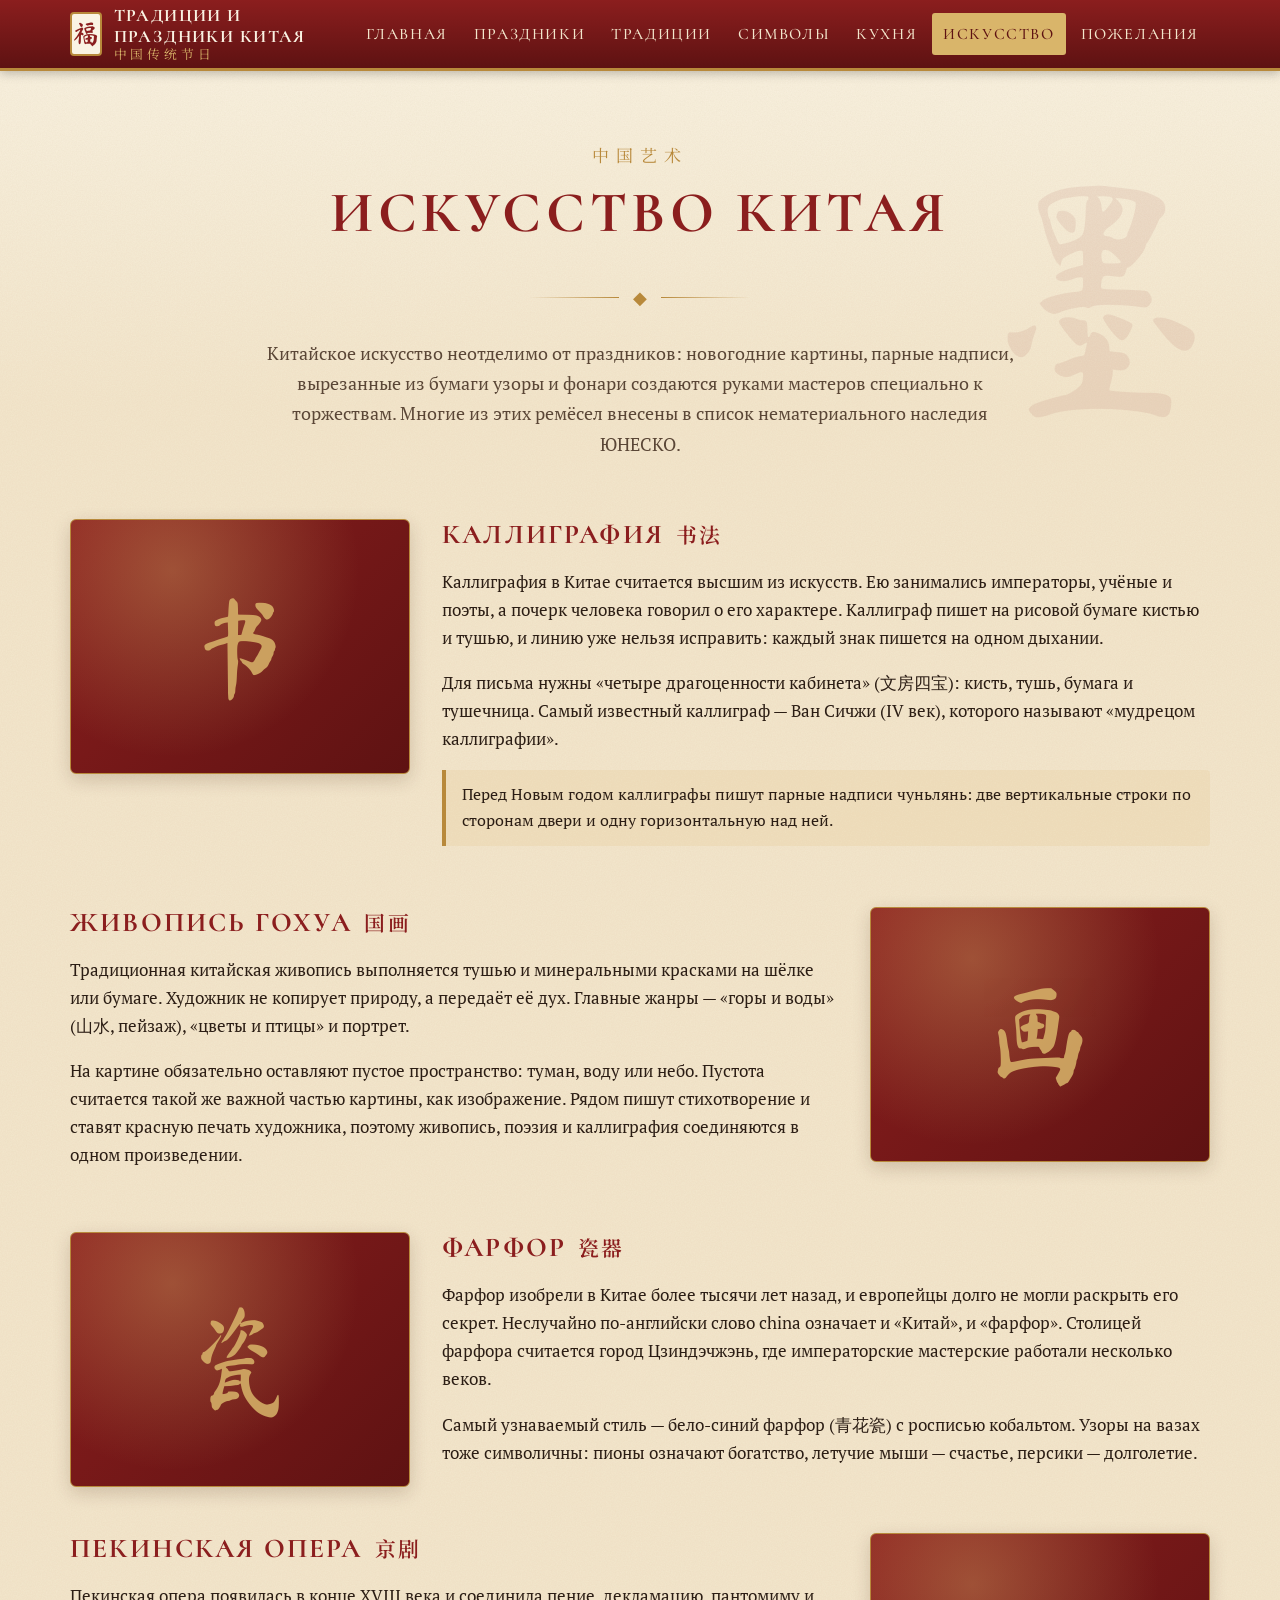
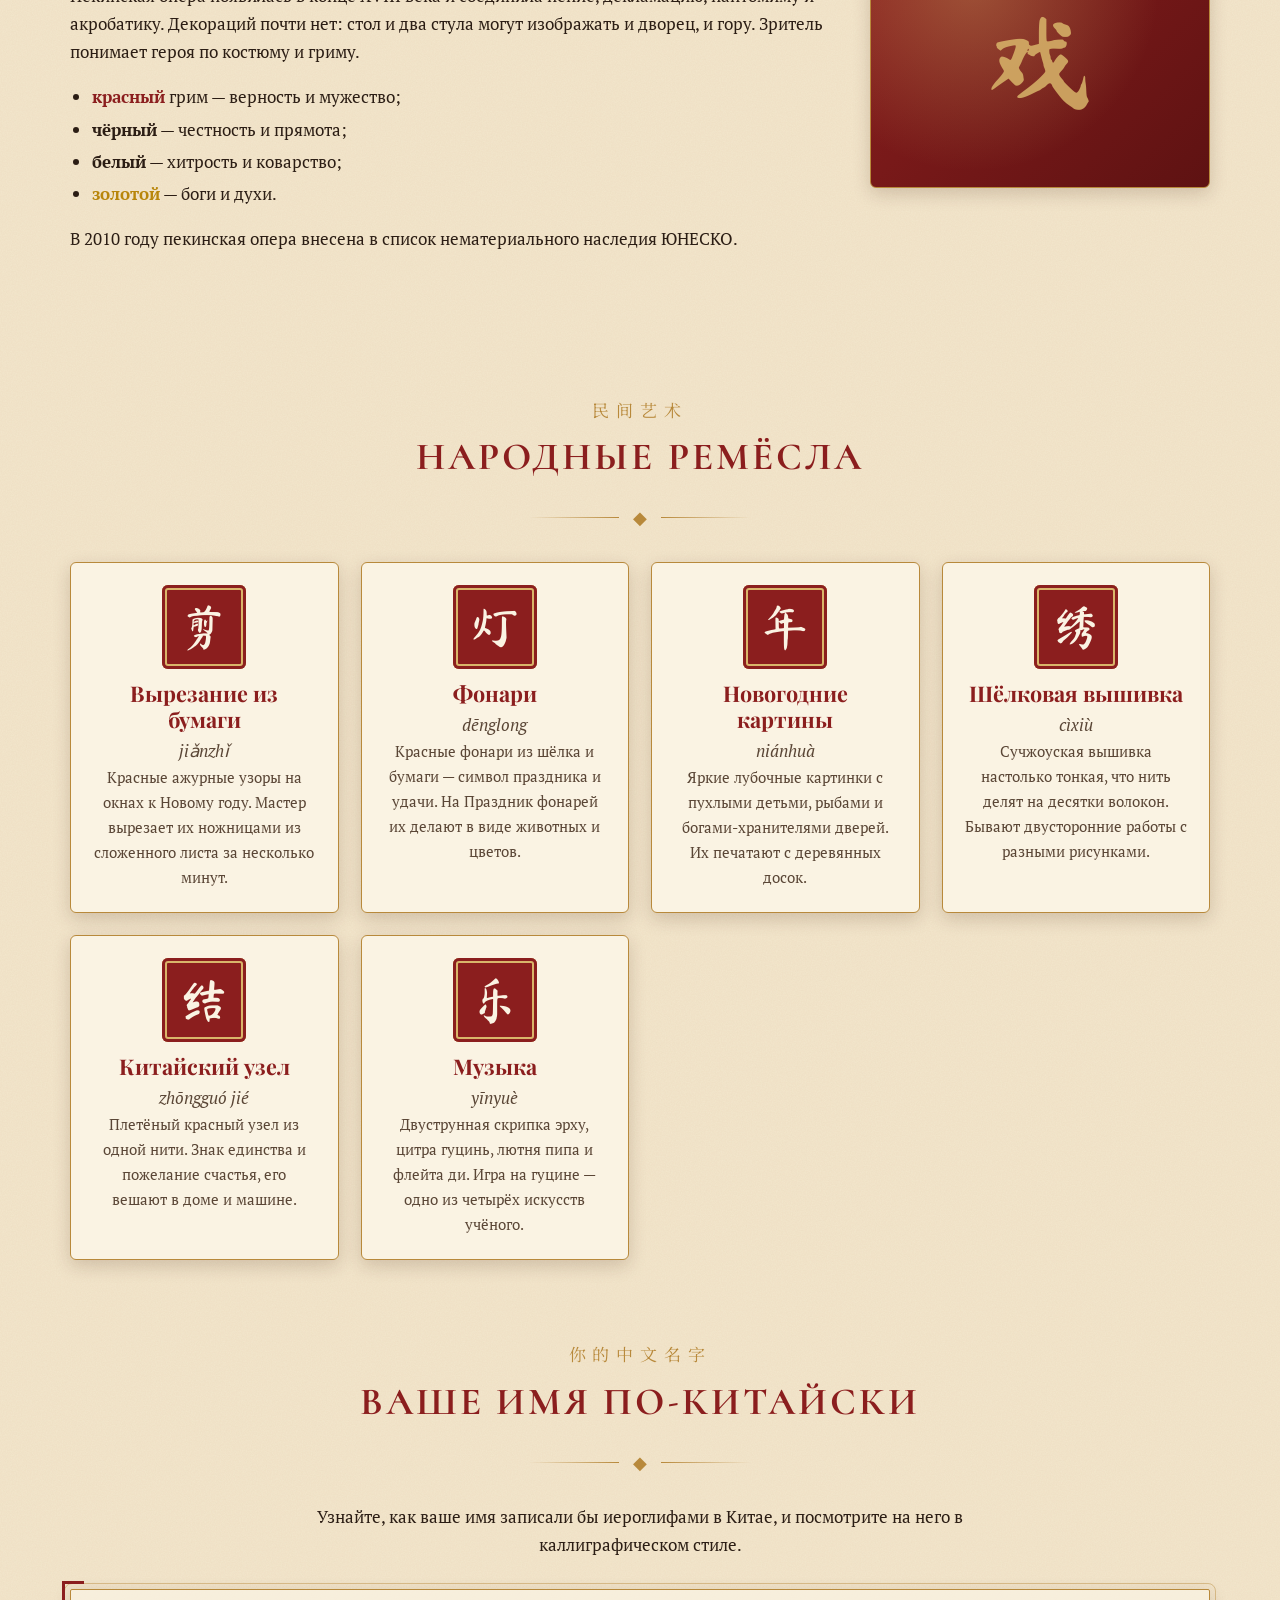
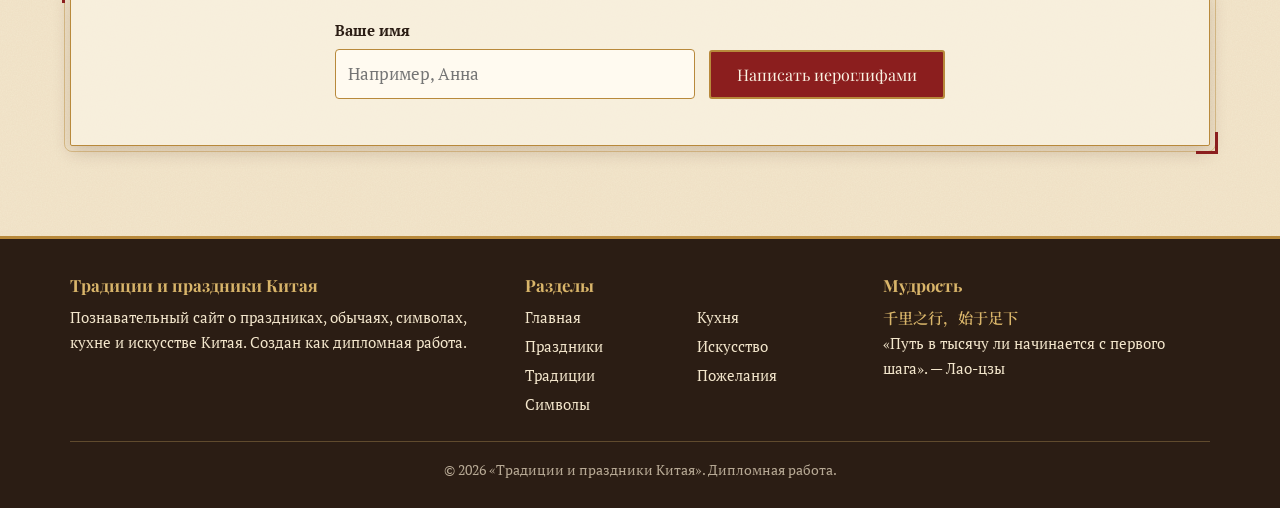
==== commit 80da96a5: "Шрифт Cormorant SC заглавными в шапке и заголовках, меню по центру Co-Authored-By: Claude Opus 5.5 <" ====
--- a/art.html
+++ b/art.html
@@ -8,7 +8,7 @@
   <link rel="icon" href="assets/favicon.svg" type="image/svg+xml">
   <link rel="preconnect" href="https://fonts.googleapis.com">
   <link rel="preconnect" href="https://fonts.gstatic.com" crossorigin>
-  <link href="https://fonts.googleapis.com/css2?family=Ma+Shan+Zheng&family=Noto+Serif+SC:wght@400;600&family=PT+Serif:ital,wght@0,400;0,700;1,400&family=Playfair+Display:wght@500;700&display=swap" rel="stylesheet">
+  <link href="https://fonts.googleapis.com/css2?family=Cormorant+SC:wght@500;700&family=Ma+Shan+Zheng&family=Noto+Serif+SC:wght@400;600&family=PT+Serif:ital,wght@0,400;0,700;1,400&family=Playfair+Display:wght@500;700&display=swap" rel="stylesheet">
   <link rel="stylesheet" href="css/style.css">
 </head>
 <body>
@@ -22,9 +22,9 @@
       <nav class="nav">
         <ul>
           <li><a href="index.html">Главная</a></li>
-          <li><a href="holidays.html">Календарь праздников</a></li>
+          <li><a href="holidays.html">Праздники</a></li>
           <li><a href="traditions.html">Традиции</a></li>
-          <li><a href="symbols.html">Символы и зодиак</a></li>
+          <li><a href="symbols.html">Символы</a></li>
           <li><a href="cuisine.html">Кухня</a></li>
           <li><a href="art.html" class="active">Искусство</a></li>
           <li><a href="wishes.html">Пожелания</a></li>
@@ -142,9 +142,9 @@
           <h4>Разделы</h4>
           <ul>
             <li><a href="index.html">Главная</a></li>
-            <li><a href="holidays.html">Календарь праздников</a></li>
+            <li><a href="holidays.html">Праздники</a></li>
             <li><a href="traditions.html">Традиции</a></li>
-            <li><a href="symbols.html">Символы и зодиак</a></li>
+            <li><a href="symbols.html">Символы</a></li>
             <li><a href="cuisine.html">Кухня</a></li>
             <li><a href="art.html">Искусство</a></li>
             <li><a href="wishes.html">Пожелания</a></li>
--- a/css/style.css
+++ b/css/style.css
@@ -15,6 +15,7 @@
   --ink-soft: #5a4636;
   --jade: #3f6b5a;
 
+  --font-display: "Cormorant SC", "Playfair Display", Georgia, serif;
   --font-head: "Playfair Display", "PT Serif", Georgia, serif;
   --font-body: "PT Serif", Georgia, serif;
   --font-brush: "Ma Shan Zheng", "Noto Serif SC", serif;
@@ -960,3 +961,23 @@
 .cards-3 { grid-template-columns: repeat(3, 1fr); }
 @media (max-width: 900px) { .cards-3 { grid-template-columns: repeat(2, 1fr); } }
 @media (max-width: 560px) { .cards-3 { grid-template-columns: 1fr; } }
+.modal-box.frame { background: var(--parchment-light); }
+
+/* Шрифт шапки и главных заголовков: Cormorant SC, заглавные буквы */
+.logo-text,
+.nav a,
+h1,
+h2 {
+  font-family: var(--font-display);
+  font-weight: 700;
+  text-transform: uppercase;
+  letter-spacing: 0.08em;
+}
+.logo-text { font-size: 1.1rem; }
+.logo-text small { font-weight: 400; text-transform: none; }
+.nav a {
+  font-weight: 500;
+  font-size: 1rem;
+  letter-spacing: 0.1em;
+  text-align: center;
+}
